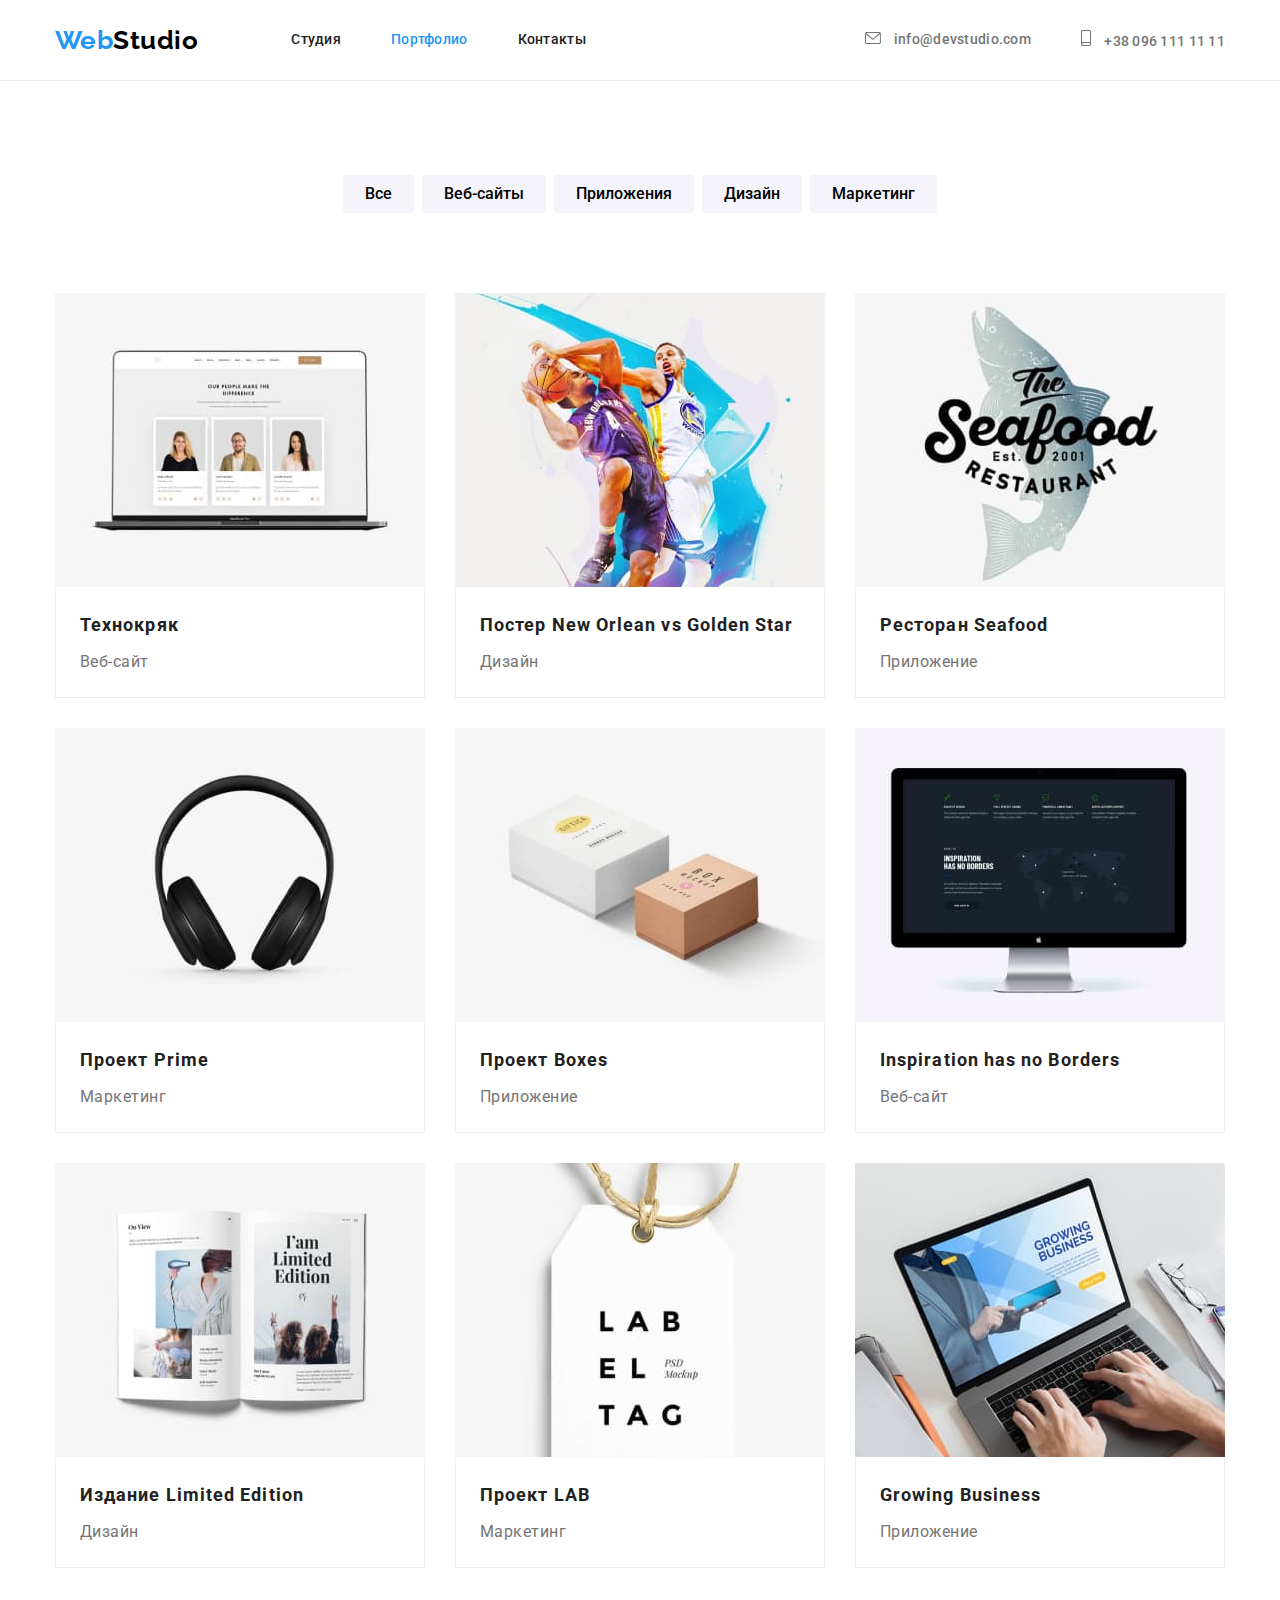
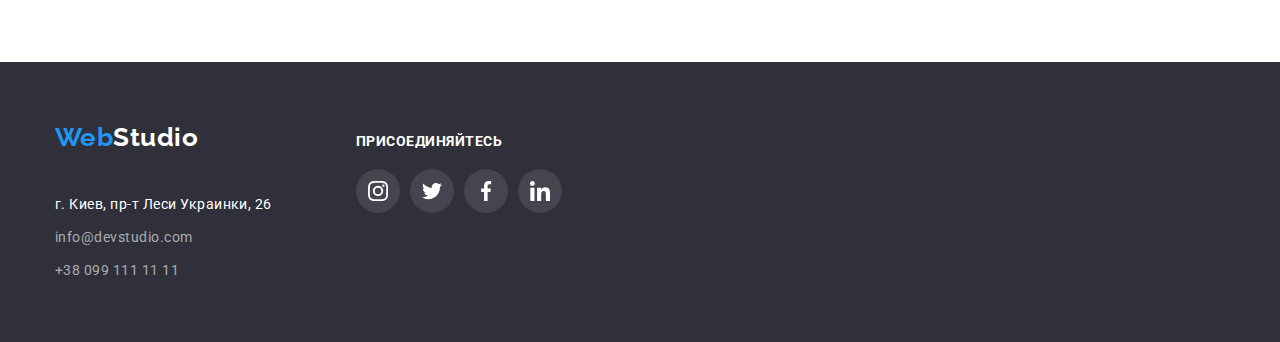
==== portfolio.html @ d877791e "копирует из д/з4 в д/з5" ====
<!DOCTYPE html>
<html lang="ru">

<head>
    <meta charset="UTF-8">
    <meta http-equiv="X-UA-Compatible" content="IE=edge">
    <meta name="viewport" content="width=device-width, initial-scale=1.0">
    <title>Portfolio</title>
    <link rel="preconnect" href="https://fonts.googleapis.com">
    <link rel="preconnect" href="https://fonts.gstatic.com" crossorigin>
    <link
        href="https://fonts.googleapis.com/css2?family=Raleway:wght@700&family=Roboto:wght@400;500;700;900&display=swap"
        rel="stylesheet">
    <link rel="stylesheet"
        href="https://cdnjs.cloudflare.com/ajax/libs/modern-normalize/1.1.0/modern-normalize.min.css">
    <link rel="stylesheet" href="./css/styles.css" />
</head>

<body>
    <!-- Верхняя страница -->
    <header class="page-header">
        <div class="header container">
            <nav class="nav">
                <a href="./index.html" class="logo link"><span>Web</span>Studio</a>

                <ul class="site-nav items">
                    <li class="site-nav-item"><a href="./index.html">Студия</a></li>
                    <li class="site-nav-item"><a href="./portfolio.html" class="current">Портфолио</a>
                    </li>
                    <li class="site-nav-item"><a href="#">Контакты</a></li>
                </ul>
            </nav>

            <ul class="aside items">
                <li class="aside-item">
                    <a href="mailto:#">
                        <svg class="icon-mail">
                            <use href="./images/icons.svg#icon-mail"></use>
                        </svg>
                    info@devstudio.com
                    </a>
                </li>
                <li class="aside-item">
                    <a href="tel:#">
                        <svg class="icon-phone">
                            <use href="./images/icons.svg#icon-phone"></use>
                        </svg>
                        +38 096 111 11 11
                    </a>
                </li>
            </ul>
        </div>

    </header>

    <!--Портфолио-->
    <main>
        <!--Кнопки-ссылки-->
        <section class="portfolio-nav section">
            <div class="container">
                <h1 class="portfolio"> Портфолио </h1>
                <ul class="portfolio-nav-list items">
                    <li><button type="button">Все</button></li>
                    <li><button type="button">Веб-сайты</button></li>
                    <li><button type="button">Приложения</button></li>
                    <li><button type="button">Дизайн</button></li>
                    <li><button type="button">Маркетинг</button></li>
                </ul>
            </div>


            <!--Услуги-->


            <h2 class="portfolio">Портфолио работ</h2>
            <div class="container">
                <ul class="portfolio-list items">
                    <li class="portfolio-item">
                        <a href="#" class="portfolio-link"><img src="./images/web1.jpg" alt="Технокряк" width="370">
                            <div class="project-container">
                                <h3 class="subtitle">Технокряк</h3>
                                <p class="text">Веб-сайт</p>
                            </div>
                        </a>
                    </li>
                    <li class="portfolio-item">
                        <a href="#" class="portfolio-link"><img src="./images/design1.jpg"
                                alt="Постер New Orlean vs Golden Star" width="370">
                            <div class="project-container">
                                <h3 class="subtitle">Постер New Orlean vs Golden Star</h3>
                                <p class="text">Дизайн</p>
                            </div>
                        </a>
                    </li>
                    <li class="portfolio-item">
                        <a href="#" class="portfolio-link"><img src="./images/application1.jpg" alt="Ресторан Seafood"
                                width="370">
                            <div class="project-container">
                                <h3 class="subtitle">Ресторан Seafood</h3>
                                <p class="text">Приложение</p>
                            </div>
                        </a>
                    </li>
                    <li class="portfolio-item">
                        <a href="#" class="portfolio-link"><img src="./images/marketing1.jpg" alt="Проект Prime"
                                width="370">
                            <div class="project-container">
                                <h3 class="subtitle">Проект Prime</h3>
                                <p class="text">Маркетинг</p>
                            </div>
                        </a>
                    </li>
                    <li class="portfolio-item">
                        <a href="#" class="portfolio-link"><img src="./images/application2.jpg" alt="Проект Boxes"
                                width="370">
                            <div class="project-container">
                                <h3 class="subtitle">Проект Boxes</h3>
                                <p class="text">Приложение</p>
                            </div>
                        </a>
                    </li>
                    <li class="portfolio-item">
                        <a href="#" class="portfolio-link"><img src="./images/web2.jpg" alt="Inspiration has no Borders"
                                width="370">
                            <div class="project-container">
                                <h3 class="subtitle">Inspiration has no Borders</h3>
                                <p class="text">Веб-сайт</p>
                            </div>
                        </a>
                    </li>
                    <li class="portfolio-item">
                        <a href="#" class="portfolio-link"><img src="./images/design2.jpg" alt="Издание Limited Edition"
                                width="370">
                            <div class="project-container">
                                <h3 class="subtitle">Издание Limited Edition</h3>
                                <p class="text">Дизайн</p>
                            </div>
                        </a>
                    </li>
                    <li class="portfolio-item">
                        <a href="#" class="portfolio-link"><img src="./images/marketing2.jpg" alt="Проект LAB"
                                width="370">
                            <div class="project-container">
                                <h3 class="subtitle">Проект LAB</h3>
                                <p class="text">Маркетинг</p>
                            </div>
                        </a>
                    </li>
                    <li class="portfolio-item">
                        <a href="#" class="portfolio-link"><img src="./images/application3.jpg" alt="Growing Business"
                                width="370">
                            <div class="project-container">
                                <h3 class="subtitle">Growing Business</h3>
                                <p class="text">Приложение</p>
                            </div>
                        </a>
                    </li>
                </ul>
            </div>

        </section>

    </main>

    <!-- Подвал -->
    <footer class="footer">
        <div class="container">
            <div class="address-container">
                <a href="./index.html" class="logo dark"><span>Web</span>Studio</a>
    
                <address class="footer-address">
                    <p>г. Киев, пр-т Леси Украинки, 26</p>
                    <ul class="footer-list items">
                        <li class="footer-item-mail"><a href="mailto:#">info@devstudio.com</a></li>
                        <li class="footer-item-phone"><a href="tel:#">+38 099 111 11 11</a></li>
                    </ul>
    
    
    
                </address>
            </div>
    
            <!--Соцсети в футере-->
    
            <div class="social-links">
                <b class="join">Присоединяйтесь</b>
                <ul class="social list">
                    <li>
                        <a href="#" class="link" aria-label="instagram">
                            <svg class="icon" width="20" height="20">
                                <use href="./images/icons.svg#icon-instagram"></use>
                            </svg>
                        </a>
                    </li>
    
                    <li>
                        <a href="#" class="link" aria-label="twitter">
                            <svg class="icon" width="20" height="20">
                                <use href="./images/icons.svg#icon-twitter"></use>
                            </svg>
                        </a>
                    </li>
    
                    <li>
                        <a href="#" class="link" aria-label="facebook">
                            <svg class="icon" width="20" height="20">
                                <use href="./images/icons.svg#icon-facebook"></use>
                            </svg>
                        </a>
                    </li>
    
                    <li>
                        <a href="#" class="link" aria-label="linkedin">
                            <svg class="icon" width="20" height="20">
                                <use href="./images/icons.svg#icon-linkedin"></use>
                            </svg>
                        </a>
                    </li>
                </ul>
            </div>
        </div>
    </footer>

</body>

</html>
---- css/styles.css ----
:root {
  --primary-text-color: #212121; /* цвет основного текста */
  --secondary-text-color: #757575; /* второй цвет текста */
  --accent-color: #2196f3; /* акцент */
  --primary-bg-color: #ffffff; /* фон страницы */
  --secondary-bg-color: #f5f4fa; /* второй фон */
  --footer-bg-color: #2f303a; /* фон банера и подвала */
  --logo-color: #000000; /* цвет лого */
  --accent-hero-button: #188ce8; /* актив кнопки героя */
  --footer-link: rgba(255, 255, 255, 0.6); /* цвет ссылок подвала */
  --page-header-border: #ececec; /* цвет рамки шапки сайта */
  --portfolio-border: #eeeeee; /* цвет рамки карточек в portfolio*/
}

html {
  box-sizing: border-box;
}

*,
*::before,
*::after {
  box-sizing: inherit;
}

body {
  background-color: var(--primary-bg-color);
  font-family: "Roboto", sans-serif;
  color: var(--primary-text-color);
  margin: 0;
  letter-spacing: 0.03em;
}

button {
  cursor: pointer;
  font-family: inherit;
}

.container {
  width: 1200px;
  padding-right: 15px;
  padding-left: 15px;
  margin-right: auto;
  margin-left: auto;
}

img {
  display: block;
  max-width: 100%;
  height: auto;
}

/*Хедер, шапка страницы*/

.logo > span {
  color: var(--accent-color);
}

.footer.logo {
  color: #ffffff;
}

.logo {
  color: var(--logo-color);
  text-decoration: none;
  font-family: Raleway;
  font-style: normal;
  font-weight: bold;
  font-size: 26px;
  line-height: 1.19;
}

.logo.link {
  margin-right: 93px;
  display: flex;
}

.logo.dark {
  color: #fff;
}

/* Навигация */

.page-header {
  border-bottom: 1px solid var(--page-header-border);
}

.header.container {
  display: flex;
  align-items: center;
}

.nav,
.site-nav,
.aside {
  display: flex;
  align-items: center;
}

.aside {
  margin-left: auto;
}

.site-nav,
.aside {
  font-weight: 500;
  font-size: 14px;
  line-height: 1.14;
  letter-spacing: 0.02em;
}

.site-nav .site-nav-item:not(:last-child) {
  margin-right: 50px;
}

.aside .aside-item:not(:last-child) {
  margin-right: 50px;
}

.site-nav-link {
  font-weight: 500;
  font-size: 14px;
  line-height: 1.14;
  letter-spacing: 0.02em;
  text-decoration: none;

  color: var(--primary-text-color);
}

.site-nav a {
  display: inline-block;
  padding-top: 32px;
  padding-bottom: 32px;

  color: var(--primary-text-color);
  text-decoration: none;
}

.site-nav a.current {
  color: var(--accent-color);
}

.aside a {
  display: inline-block;
  color: var(--secondary-text-color);
  text-decoration: none;
}

.aside a:hover,
.aside a:focus,
.site-nav a:hover,
.site-nav a:focus {
  color: var(--accent-color);
}

.icon-mail {
  width: 16px;
  height: 12px;
  margin-right: 10px;
  fill: currentColor;
}

.icon-mail:hover,
.icon-mail:focus {
  fill: var(--accent-color);
}

.icon-phone {
  width: 10px;
  height: 16px;
  margin-right: 10px;
  fill: currentColor;
}

.icon-phone:hover,
.icon-phone:focus {
  fill: var(--accent-color);
}

/* Шапка */

.banner {
  max-width: 1600px;
  margin-right: auto;
  margin-left: auto;
  background: var(--footer-bg-color);
  padding-top: 200px;
  padding-bottom: 200px;
  background-image: linear-gradient(
      rgba(47, 48, 58, 0.4),
      rgba(47, 48, 58, 0.4)
    ),
    url(../images/team-background.jpg);
}

.hero {
  text-align: center;
}

.title {
  max-width: 696px;
  margin-top: 0;
  margin-bottom: 30px;
  margin-right: auto;
  margin-left: auto;

  color: #fff;
  font-weight: 900;
  font-size: 44px;
  line-height: 1.36;
  letter-spacing: 0.06em;
  text-transform: uppercase;
}

.button {
  display: inline-block;
  border: 0;
  border-radius: 4px;
  padding: 10px 32px;
  font-weight: 700;
  font-size: 16px;
  line-height: 1.88;
  background-color: var(--accent-color);
  color: #fff;
}

.button:hover,
.button:focus {
  background-color: var(--accent-hero-button);
  box-shadow: 0px 4px 4px rgba(0, 0, 0, 0.15);
}

.section {
  padding-top: 94px;
  padding-bottom: 94px;
}

/* Особенности */

.features.section {
  padding-bottom: 0;
}

.features-list {
  display: flex;
}

.features-list .features-item {
  width: 270px;
}

.features-list .features-item:not(:last-child) {
  margin-right: 30px;
}

.features-subtitle {
  margin-top: 0;
  margin-bottom: 10px;
  padding-top: 30px;
  font-size: 14px;
  line-height: 1.14;
  text-transform: uppercase;
}

.features-text {
  margin-top: 0;
  margin-bottom: 0;
  color: var(--secondary-text-color);
  font-weight: normal;
  font-size: 14px;
  line-height: 1.71;
}

.thumb {
  display: flex;
  align-items: center;
  justify-content: center;
  width: 270px;
  height: 120px;

  background-color: var(--secondary-bg-color);
  border-radius: 4px;
}

.feature-icon {
  padding: 0;
  width: 70px;
  height: 70px;
  border: none;
}

/* Чем мы занимаемся */

.work .subject-list {
  display: flex;
}

.work .subject-item:not(:last-child) {
  margin-right: 30px;
}

.work .subject-item {
  width: 370px;
}

.work img {
  width: 370px;
}

.subject {
  margin-top: 0;
  margin-bottom: 50px;
  font-size: 36px;
  line-height: 1.17;
  text-align: center;
}

/* Наша команда */

.our-team {
  background-color: var(--secondary-bg-color);
}

.our-team .our-team-list {
  display: flex;
  text-align: center;
}

.our-team .our-team-item:not(:last-child) {
  margin-right: 30px;
}

.our-team .our-team-item {
  width: 270px;
  box-shadow: 0px 1px 3px rgba(0, 0, 0, 0.12), 0px 1px 1px rgba(0, 0, 0, 0.14),
    0px 2px 1px rgba(0, 0, 0, 0.2);
  border-radius: 0px 0px 4px 4px;
}

.our-team img {
  width: 270px;
}

.person-content {
  padding: 30px 32px 30px;
  border-bottom-right-radius: 4px;
  border-bottom-left-radius: 4px;
  background-color: var(--primary-bg-color);
}

.our-team-name {
  font-weight: 500;
  font-size: 16px;
  line-height: 1.19;
  margin-top: 0;
  margin-bottom: 10px;
}

.our-team-text {
  font-size: 16px;
  line-height: 1.19;
  margin-top: 0;
  margin-bottom: 16px;
  color: var(--secondary-text-color);
}

/* Соцсети */

.social-link li:not(:last-child) {
  margin-right: 10px;
}

.social-link {
  display: flex;
}

.social-link .link {
  display: flex;
  align-items: center;
  justify-content: center;
  width: 44px;
  height: 44px;

  fill: rgba(175, 177, 184, 1);
  background-color: var(--primary-bg-color);
  border-radius: 50%;
}

.social-link .link:hover,
.social-link .link:focus {
  background-color: var(--accent-color);
  fill: #fff;
}

/*Постоянные клиенты*/

.our-regular-clients-list {
  display: flex;
  align-items: baseline;
  padding: 0;
  margin: 0;
}

.our-regular-clients-item:not(:last-child) {
  margin-right: 30px;
}

.our-regular-clients-item .link {
  display: flex;
  align-items: center;
  justify-content: center;
  padding: 0;
  width: 170px;
  height: 92px;

  background-color: var(--primary-bg-color);
  fill: rgba(175, 177, 184, 1);

  cursor: pointer;
  border-radius: 4px;
  border: 1px solid rgba(175, 177, 184, 1);
}

.our-regular-clients-item .link:hover,
.our-regular-clients-item .link:focus {
  fill: var(--accent-color);
  border-color: var(--accent-color);
}

.list {
  padding-left: 0;
  margin-top: 0;
  margin-bottom: 0;
  list-style-type: none;
}

/*Портфолио*/

.portfolio-nav-list {
  display: flex;
  justify-content: center;
}

.portfolio-nav-list li:not(:last-child) {
  margin-right: 8px;
}

.portfolio-nav-list button {
  display: inline-block;
  border: 0;
  border-radius: 4px;
  padding: 6px 22px;
  background-color: var(--secondary-bg-color);
  font-weight: 500;
  font-size: 16px;
  line-height: 1.63;
  text-align: center;
  margin-bottom: 50px;
}

.portfolio-nav-list button:hover,
.portfolio-nav-list button:focus {
  background-color: var(--accent-color);
  color: #fff;
  box-shadow: 0px 3px 1px rgba(0, 0, 0, 0.1), 0px 1px 2px rgba(0, 0, 0, 0.08),
    0px 2px 2px rgba(0, 0, 0, 0.12);
}

.project-container {
  border-right: 1px solid var(--portfolio-border);
  border-bottom: 1px solid var(--portfolio-border);
  border-left: 1px solid var(--portfolio-border);
  padding: 20px 24px;
}

.portfolio-list {
  list-style: style;
  display: flex;
  flex-wrap: wrap;
  padding: 0;
  margin-left: -30px;
  margin-top: -50px;
  margin-bottom: 30px;
}

.portfolio-item {
  width: 370px;
  box-sizing: border-box;
  margin-left: 30px;
  margin-top: 30px;
  flex-basis: calc((100% - 3 * 30px) / 3);
  overflow: hidden;
}

img {
  display: block;
  width: 100%;
  height: auto;
}

.subtitle {
  margin-top: 0;
  margin-bottom: 4px;
  color: var(--primary-text-color);
  font-size: 18px;
  line-height: 2;
  letter-spacing: 0.06em;
}

.text {
  margin: 0;
  color: var(--secondary-text-color);
  font-size: 16px;
  line-height: 1.87;
}

.portfolio {
  position: absolute;
  width: 1px;
  height: 1px;
  margin: -1px;
  border: 0;
  padding: 0;
  white-space: nowrap;
  clip-path: inset(100%);
  clip: rect(0 0 0 0);
  overflow: hidden;
}

.items {
  list-style: none;
  padding-left: 0;
  margin-top: 0;
  margin-bottom: 0;
}

.portfolio-item:focus,
.portfolio-item:hover {
  box-shadow: 0px 1px 1px rgba(0, 0, 0, 0.12), 0px 4px 4px rgba(0, 0, 0, 0.06),
    1px 4px 6px rgba(0, 0, 0, 0.16);
}

.portfolio-link {
  text-decoration: none;
}

/*Футтер*/

.footer {
  background-color: var(--footer-bg-color);
}

.footer .container {
  display: flex;
  align-items: baseline;
  padding-top: 60px;
  padding-bottom: 60px;
}

.address-container {
  display: flex;
  flex-direction: column;
  width: 231px;
  margin-right: 70px;
}

.logo.dark {
  display: inline-block;
  padding: 0;
  margin-bottom: 20px;
  color: #fff;
}

.footer-address {
  display: flex;
  flex-direction: column;
  font-style: normal;
}

.footer-address p {
  margin-top: 20px;
  margin-bottom: 9px;
  color: #fff;
  font-size: 14px;
  line-height: 1.71;
}

.footer-list {
  font-size: 14px;
  line-height: 1.71;
}

.footer-item-mail {
  margin-bottom: 9px;
}

.footer-list a {
  display: block;
  color: var(--footer-link);
  text-decoration: none;
}

.footer-list a:hover,
.footer-list a:focus {
  color: var(--accent-color);
}

/*Соцсети в футере*/

.social-links {
  display: flex;
  flex-direction: column;
}

.join {
  display: block;
  margin-bottom: 20px;

  font-weight: 700;
  font-size: 14px;
  line-height: 1.17;
  text-transform: uppercase;

  color: #fff;
}

.social.list {
  display: flex;
  align-items: baseline;
  padding: 0;
  margin: 0;
}

.social .link {
  display: flex;
  align-items: center;
  justify-content: center;
  width: 44px;
  height: 44px;

  fill: #fff;
  background-color: rgba(255, 255, 255, 0.1);
  border-radius: 50%;
}

.social .link:hover,
.social .link:focus {
  background-color: var(--accent-color);
}

.social li:not(:last-child) {
  margin-right: 10px;
}
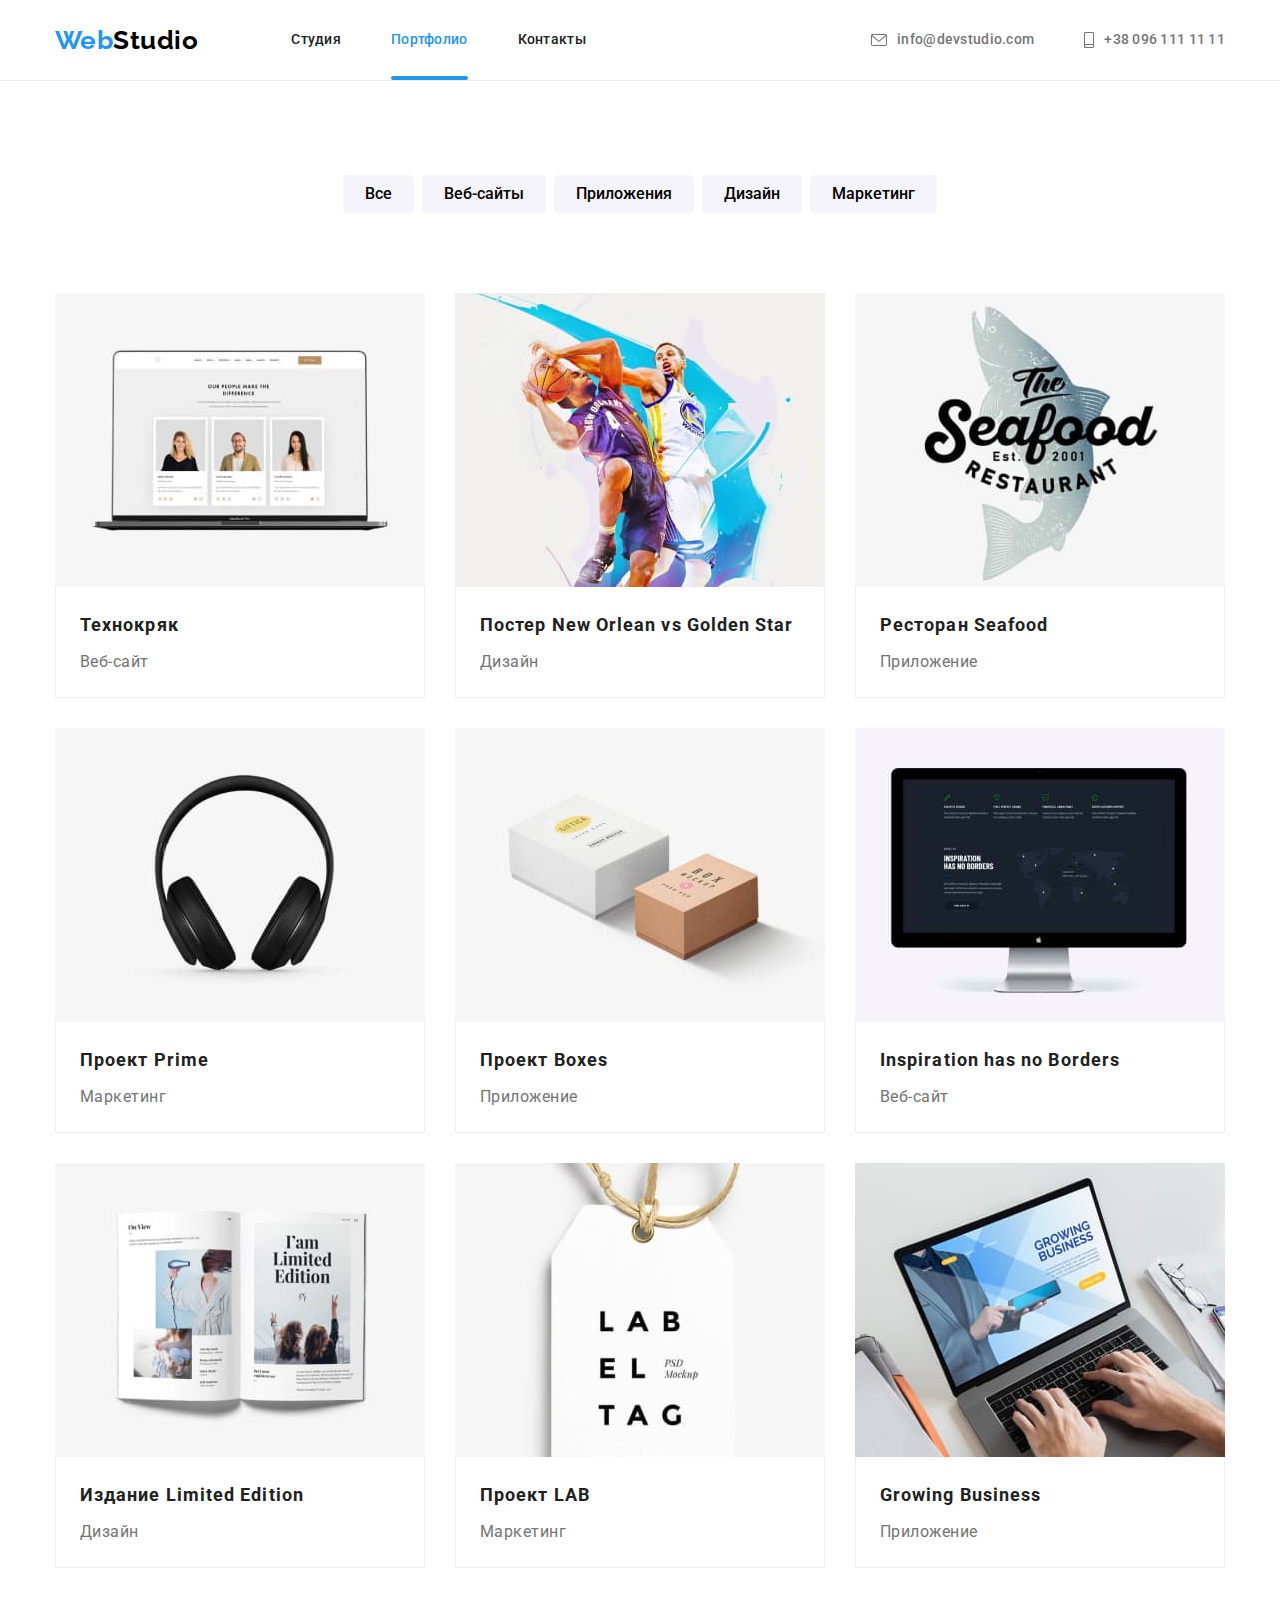
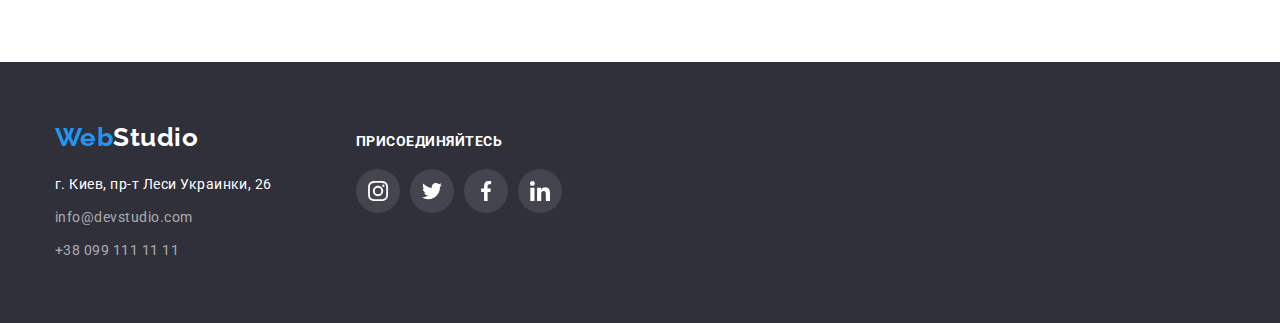
==== commit ae9f9c21: "создает анимацию при наведении" ====
--- a/portfolio.html
+++ b/portfolio.html
@@ -76,83 +76,190 @@
             <div class="container">
                 <ul class="portfolio-list items">
                     <li class="portfolio-item">
-                        <a href="#" class="portfolio-link"><img src="./images/web1.jpg" alt="Технокряк" width="370">
-                            <div class="project-container">
-                                <h3 class="subtitle">Технокряк</h3>
-                                <p class="text">Веб-сайт</p>
-                            </div>
-                        </a>
-                    </li>
-                    <li class="portfolio-item">
-                        <a href="#" class="portfolio-link"><img src="./images/design1.jpg"
-                                alt="Постер New Orlean vs Golden Star" width="370">
-                            <div class="project-container">
-                                <h3 class="subtitle">Постер New Orlean vs Golden Star</h3>
-                                <p class="text">Дизайн</p>
-                            </div>
-                        </a>
-                    </li>
-                    <li class="portfolio-item">
-                        <a href="#" class="portfolio-link"><img src="./images/application1.jpg" alt="Ресторан Seafood"
-                                width="370">
-                            <div class="project-container">
-                                <h3 class="subtitle">Ресторан Seafood</h3>
-                                <p class="text">Приложение</p>
-                            </div>
-                        </a>
-                    </li>
-                    <li class="portfolio-item">
-                        <a href="#" class="portfolio-link"><img src="./images/marketing1.jpg" alt="Проект Prime"
-                                width="370">
-                            <div class="project-container">
-                                <h3 class="subtitle">Проект Prime</h3>
-                                <p class="text">Маркетинг</p>
-                            </div>
-                        </a>
-                    </li>
-                    <li class="portfolio-item">
-                        <a href="#" class="portfolio-link"><img src="./images/application2.jpg" alt="Проект Boxes"
-                                width="370">
-                            <div class="project-container">
-                                <h3 class="subtitle">Проект Boxes</h3>
-                                <p class="text">Приложение</p>
-                            </div>
-                        </a>
-                    </li>
-                    <li class="portfolio-item">
-                        <a href="#" class="portfolio-link"><img src="./images/web2.jpg" alt="Inspiration has no Borders"
-                                width="370">
-                            <div class="project-container">
-                                <h3 class="subtitle">Inspiration has no Borders</h3>
-                                <p class="text">Веб-сайт</p>
-                            </div>
-                        </a>
-                    </li>
-                    <li class="portfolio-item">
-                        <a href="#" class="portfolio-link"><img src="./images/design2.jpg" alt="Издание Limited Edition"
-                                width="370">
-                            <div class="project-container">
-                                <h3 class="subtitle">Издание Limited Edition</h3>
-                                <p class="text">Дизайн</p>
-                            </div>
-                        </a>
-                    </li>
-                    <li class="portfolio-item">
-                        <a href="#" class="portfolio-link"><img src="./images/marketing2.jpg" alt="Проект LAB"
-                                width="370">
-                            <div class="project-container">
-                                <h3 class="subtitle">Проект LAB</h3>
-                                <p class="text">Маркетинг</p>
-                            </div>
-                        </a>
-                    </li>
-                    <li class="portfolio-item">
-                        <a href="#" class="portfolio-link"><img src="./images/application3.jpg" alt="Growing Business"
-                                width="370">
-                            <div class="project-container">
-                                <h3 class="subtitle">Growing Business</h3>
-                                <p class="text">Приложение</p>
-                            </div>
+                        <a href="#" class="portfolio-link">
+                            <div class="card">
+
+                                <div class="overlay">
+                                    <img src="./images/web1.jpg" alt="Технокряк" width="370" height="294">
+                                    <p class="container-text">Технокряк это современная площадка распространения коронавируса. Компании используют эту
+                                        платформу для цифрового
+                                        шпионажа и атак на защищённые сервера конкурентов.
+                                    </p>
+                                </div>
+                                
+                                <div class="project-container">
+                                    <h3 class="subtitle">Технокряк</h3>
+                                    <p class="text">Веб-сайт</p>
+                                </div>
+
+                            </div>
+                        </a>
+                    </li>
+                    <li class="portfolio-item">
+                        <a href="#" class="portfolio-link">
+                            <div class="card">
+
+                                <div class="overlay">
+                                    <img src="./images/design1.jpg" alt="Постер New Orlean vs Golden Star" width="370" height="294">
+                                    <p class="container-text">Технокряк это современная площадка распространения коронавируса. Компании используют эту
+                                        платформу для цифрового
+                                        шпионажа и атак на защищённые сервера конкурентов.
+                                    </p>
+                                </div>
+
+                                <div class="project-container">
+                                    <h3 class="subtitle">Постер New Orlean vs Golden Star</h3>
+                                    <p class="text">Дизайн</p>
+                                </div>
+
+                            </div>
+                        </a>
+                    </li>
+                    <li class="portfolio-item">
+                        <a href="#" class="portfolio-link">
+                            
+                            <div class="card">
+
+                                <div class="overlay">
+                                    <img src="./images/application1.jpg" alt="Ресторан Seafood" width="370" height="294">
+                                    <p class="container-text">Технокряк это современная площадка распространения коронавируса. Компании используют эту
+                                        платформу для цифрового
+                                        шпионажа и атак на защищённые сервера конкурентов.
+                                    </p>
+                                </div>
+                                <div class="project-container">
+                                    <h3 class="subtitle">Ресторан Seafood</h3>
+                                    <p class="text">Приложение</p>
+                                </div>
+
+                            </div>
+
+                        </a>
+                    </li>
+                    <li class="portfolio-item">
+                        <a href="#" class="portfolio-link">
+                            
+                            <div class="card">
+
+                                <div class="overlay">
+                                    <img src="./images/marketing1.jpg" alt="Проект Prime" width="370" height="294">
+                                    <p class="container-text">Технокряк это современная площадка распространения коронавируса. Компании используют эту
+                                        платформу для цифрового
+                                        шпионажа и атак на защищённые сервера конкурентов.
+                                    </p>
+                                </div>
+                                <div class="project-container">
+                                    <h3 class="subtitle">Проект Prime</h3>
+                                    <p class="text">Маркетинг</p>
+                                </div>
+
+                            </div>
+
+                        </a>
+                    </li>
+                    <li class="portfolio-item">
+                        <a href="#" class="portfolio-link">
+                            
+                            <div class="card">
+
+                                <div class="overlay">
+                                    <img src="./images/application2.jpg" alt="Проект Boxes" width="370" height="294">
+                                    <p class="container-text">Технокряк это современная площадка распространения коронавируса. Компании используют эту
+                                        платформу для цифрового
+                                        шпионажа и атак на защищённые сервера конкурентов.
+                                    </p>
+                                </div>
+                                <div class="project-container">
+                                    <h3 class="subtitle">Проект Boxes</h3>
+                                    <p class="text">Приложение</p>
+                                </div>
+
+                            </div>
+
+                        </a>
+                    </li>
+                    <li class="portfolio-item">
+                        <a href="#" class="portfolio-link">
+                           
+                            <div class="card">
+
+                                <div class="overlay">
+                                    <img src="./images/web2.jpg" alt="Inspiration has no Borders" width="370" height="294">
+                                    <p class="container-text">Технокряк это современная площадка распространения коронавируса. Компании используют эту
+                                        платформу для цифрового
+                                        шпионажа и атак на защищённые сервера конкурентов.
+                                    </p>
+                                </div>
+                                <div class="project-container">
+                                    <h3 class="subtitle">Inspiration has no Borders</h3>
+                                    <p class="text">Веб-сайт</p>
+                                </div>
+
+                            </div>
+
+                        </a>
+                    </li>
+                    <li class="portfolio-item">
+                        <a href="#" class="portfolio-link">
+                            
+                            <div class="card">
+
+                                <div class="overlay">
+                                    <img src="./images/design2.jpg" alt="Издание Limited Edition" width="370" height="294">
+                                    <p class="container-text">Технокряк это современная площадка распространения коронавируса. Компании используют эту
+                                        платформу для цифрового
+                                        шпионажа и атак на защищённые сервера конкурентов.
+                                    </p>
+                                </div>
+                                <div class="project-container">
+                                    <h3 class="subtitle">Издание Limited Edition</h3>
+                                    <p class="text">Дизайн</p>
+                                </div>
+
+                            </div>
+
+                        </a>
+                    </li>
+                    <li class="portfolio-item">
+                        <a href="#" class="portfolio-link">
+                            
+                            <div class="card">
+
+                                <div class="overlay">
+                                    <img src="./images/marketing2.jpg" alt="Проект LAB" width="370" height="294">
+                                    <p class="container-text">Технокряк это современная площадка распространения коронавируса. Компании используют эту
+                                        платформу для цифрового
+                                        шпионажа и атак на защищённые сервера конкурентов.
+                                    </p>
+                                </div>
+                                <div class="project-container">
+                                    <h3 class="subtitle">Проект LAB</h3>
+                                    <p class="text">Маркетинг</p>
+                                </div>
+
+                            </div>
+
+                        </a>
+                    </li>
+                    <li class="portfolio-item">
+                        <a href="#" class="portfolio-link">
+                            
+                            <div class="card">
+                                
+                                <div class="overlay">
+                                    <img src="./images/application3.jpg" alt="Growing Business" width="370" height="294">
+                                    <p class="container-text">Технокряк это современная площадка распространения коронавируса. Компании используют эту
+                                        платформу для цифрового
+                                        шпионажа и атак на защищённые сервера конкурентов.
+                                    </p>
+                                </div>
+                                <div class="project-container">
+                                    <h3 class="subtitle">Growing Business</h3>
+                                    <p class="text">Приложение</p>
+                                </div>
+
+                            </div>
+
                         </a>
                     </li>
                 </ul>
--- a/css/styles.css
+++ b/css/styles.css
@@ -133,23 +133,51 @@
 
   color: var(--primary-text-color);
   text-decoration: none;
+
+  transition-property: color;
+  transition-duration: 250ms;
+  transition-timing-function: cubic-bezier(0.4, 0, 0.2, 1);
 }
 
 .site-nav a.current {
+  position: relative;
   color: var(--accent-color);
 }
 
-.aside a {
-  display: inline-block;
-  color: var(--secondary-text-color);
-  text-decoration: none;
-}
-
-.aside a:hover,
-.aside a:focus,
 .site-nav a:hover,
 .site-nav a:focus {
   color: var(--accent-color);
+}
+
+.site-nav a.current::after {
+  content: "";
+  position: absolute;
+  left: 0;
+  bottom: 0;
+
+  height: 4px;
+  width: 100%;
+
+  background-color: var(--accent-color);
+  border-radius: 2px;
+}
+
+.aside a {
+  display: flex;
+  align-items: center;
+
+  color: var(--secondary-text-color);
+  text-decoration: none;
+
+  transition-property: color;
+  transition-duration: 250ms;
+  transition-timing-function: cubic-bezier(0.4, 0, 0.2, 1);
+}
+
+.aside a:hover,
+.aside a:focus {
+  color: var(--accent-color);
+  outline: none;
 }
 
 .icon-mail {
@@ -182,9 +210,10 @@
   max-width: 1600px;
   margin-right: auto;
   margin-left: auto;
-  background: var(--footer-bg-color);
   padding-top: 200px;
   padding-bottom: 200px;
+
+  background-color: var(--footer-bg-color);
   background-image: linear-gradient(
       rgba(47, 48, 58, 0.4),
       rgba(47, 48, 58, 0.4)
@@ -213,20 +242,28 @@
 
 .button {
   display: inline-block;
+  padding: 10px 32px;
   border: 0;
   border-radius: 4px;
-  padding: 10px 32px;
+
   font-weight: 700;
   font-size: 16px;
   line-height: 1.88;
+  letter-spacing: 0.06em;
+
   background-color: var(--accent-color);
   color: #fff;
+
+  transition-property: background-color;
+  transition-duration: 250ms;
+  transition-timing-function: cubic-bezier(0.4, 0, 0.2, 1);
 }
 
 .button:hover,
 .button:focus {
   background-color: var(--accent-hero-button);
   box-shadow: 0px 4px 4px rgba(0, 0, 0, 0.15);
+  outline: none;
 }
 
 .section {
@@ -292,6 +329,7 @@
 
 .work .subject-list {
   display: flex;
+  position: relative;
 }
 
 .work .subject-item:not(:last-child) {
@@ -312,6 +350,27 @@
   font-size: 36px;
   line-height: 1.17;
   text-align: center;
+}
+
+.work p {
+  display: flex;
+  align-items: center;
+  justify-content: center;
+  position: absolute;
+
+  bottom: 0;
+  margin: 0;
+  width: 370px;
+  height: 70px;
+
+  font-weight: 700;
+  font-size: 14px;
+  line-height: 1.14;
+  letter-spacing: 0.03em;
+  text-transform: uppercase;
+
+  color: #fff;
+  background-color: rgba(47, 48, 58, 0.8);
 }
 
 /* Наша команда */
@@ -383,12 +442,17 @@
   fill: rgba(175, 177, 184, 1);
   background-color: var(--primary-bg-color);
   border-radius: 50%;
+
+  transition-property: background-color, fill;
+  transition-duration: 250ms;
+  transition-timing-function: cubic-bezier(0.4, 0, 0.2, 1);
 }
 
 .social-link .link:hover,
 .social-link .link:focus {
   background-color: var(--accent-color);
   fill: #fff;
+  outline: none;
 }
 
 /*Постоянные клиенты*/
@@ -418,12 +482,20 @@
   cursor: pointer;
   border-radius: 4px;
   border: 1px solid rgba(175, 177, 184, 1);
+
+  transition-property: border-color, fill;
+  transition-duration: 250ms;
+  transition-timing-function: cubic-bezier(0.4, 0, 0.2, 1);
 }
 
 .our-regular-clients-item .link:hover,
 .our-regular-clients-item .link:focus {
   fill: var(--accent-color);
   border-color: var(--accent-color);
+}
+
+.our-regular-clients-item .link:focus {
+  outline: none;
 }
 
 .list {
@@ -455,6 +527,10 @@
   line-height: 1.63;
   text-align: center;
   margin-bottom: 50px;
+
+  transition-property: background-color, color, box-shadow;
+  transition-duration: 250ms;
+  transition-timing-function: cubic-bezier(0.4, 0, 0.2, 1);
 }
 
 .portfolio-nav-list button:hover,
@@ -543,6 +619,69 @@
   text-decoration: none;
 }
 
+/* Всплывающее описание карточки */
+
+.overlay {
+  position: relative;
+  width: 370px;
+  overflow: hidden;
+}
+
+.overlay::before {
+  position: absolute;
+  content: "";
+  display: inline-block;
+  width: 100%;
+  height: 100%;
+
+  background-color: rgba(33, 150, 243, 0.9);
+
+  transform: translateY(100%);
+  transition-property: transform, background-color;
+  transition-duration: 250ms;
+  transition-timing-function: cubic-bezier(0.4, 0, 0.2, 1);
+}
+
+.overlay:hover::before,
+.overlay:focus::before {
+  transform: translateY(0);
+}
+
+.container-text {
+  position: absolute;
+  top: 0;
+  left: 0;
+
+  display: inline-flex;
+  margin: 0;
+  padding: 63px 24px;
+
+  color: #fff;
+
+  font-size: 18px;
+  line-height: 1.55;
+  letter-spacing: 0.03em;
+
+  transform: translateY(100%);
+
+  transition-property: transform, color;
+  transition-duration: 250ms;
+  transition-timing-function: cubic-bezier(0.4, 0, 0.2, 1);
+}
+
+.overlay:hover .container-text,
+.overlay:focus .container-text {
+  transform: translateY(0);
+}
+
+.card:hover .overlay::before {
+  transform: translateY(0);
+}
+
+.card:hover .container-text {
+  transform: translateY(0);
+}
+
 /*Футтер*/
 
 .footer {
@@ -577,7 +716,7 @@
 }
 
 .footer-address p {
-  margin-top: 20px;
+  margin-top: 0;
   margin-bottom: 9px;
   color: #fff;
   font-size: 14px;
@@ -585,6 +724,9 @@
 }
 
 .footer-list {
+  display: flex;
+  flex-direction: column;
+
   font-size: 14px;
   line-height: 1.71;
 }
@@ -597,11 +739,16 @@
   display: block;
   color: var(--footer-link);
   text-decoration: none;
+
+  transition-property: color;
+  transition-duration: 250ms;
+  transition-timing-function: cubic-bezier(0.4, 0, 0.2, 1);
 }
 
 .footer-list a:hover,
 .footer-list a:focus {
   color: var(--accent-color);
+  outline: none;
 }
 
 /*Соцсети в футере*/
@@ -625,7 +772,7 @@
 
 .social.list {
   display: flex;
-  align-items: baseline;
+
   padding: 0;
   margin: 0;
 }
@@ -640,13 +787,87 @@
   fill: #fff;
   background-color: rgba(255, 255, 255, 0.1);
   border-radius: 50%;
+
+  transition-property: background-color, fill;
+  transition-duration: 250ms;
+  transition-timing-function: cubic-bezier(0.4, 0, 0.2, 1);
 }
 
 .social .link:hover,
 .social .link:focus {
   background-color: var(--accent-color);
+  outline: none;
 }
 
 .social li:not(:last-child) {
   margin-right: 10px;
 }
+
+/* Модальное окно */
+
+.backdrop {
+  position: fixed;
+  top: 0;
+  left: 0;
+  width: 100%;
+  height: 100%;
+  background-color: rgba(0, 0, 0, 0.2);
+
+  opacity: 1;
+  transition-property: opacity;
+  transition-duration: 250ms;
+  transition-timing-function: cubic-bezier(0.4, 0, 0.2, 1);
+}
+
+.backdrop.is-hidden {
+  opacity: 0;
+  pointer-events: none;
+}
+
+.backdrop.is-hidden .modal {
+  transform: translate(-50%, -50%) scale(0.7);
+}
+
+.modal {
+  position: absolute;
+  top: 50%;
+  left: 50%;
+  transform: translate(-50%, -50%) scale(1);
+
+  min-width: 528px;
+  min-height: 581px;
+
+  background-color: var(--primary-bg-color);
+
+  transition-property: transform;
+  transition-duration: 250ms;
+  transition-timing-function: cubic-bezier(0.4, 0, 0.2, 1);
+}
+
+.close-button {
+  position: absolute;
+  top: 8px;
+  right: 8px;
+
+  height: 30px;
+  width: 30px;
+
+  display: flex;
+  align-items: center;
+
+  background-color: var(--bg-color);
+
+  border: 1px solid rgba(0, 0, 0, 0.1);
+  border-radius: 50%;
+
+  cursor: pointer;
+}
+
+.icon-close {
+  fill: var(--logo-color);
+}
+
+.icon-close:hover,
+.icon-close:focus {
+  fill: var(--accent-color);
+}
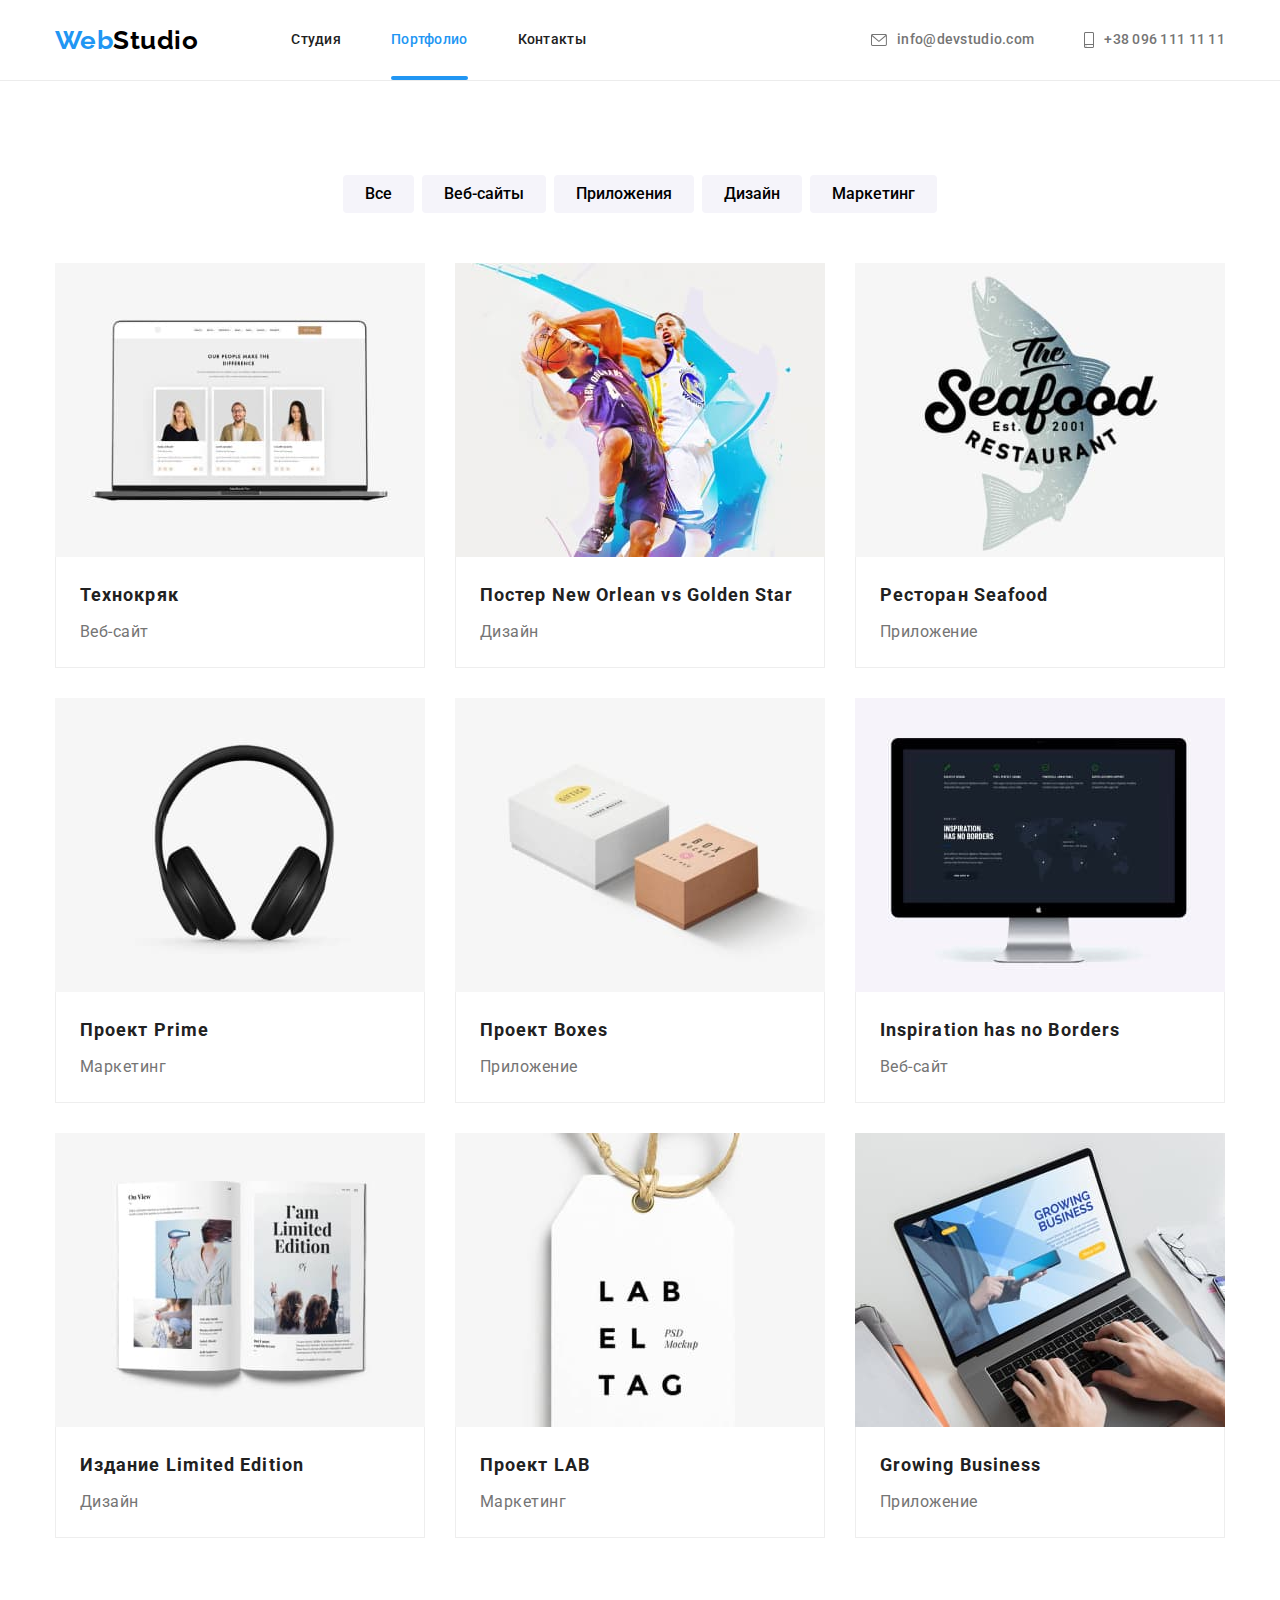
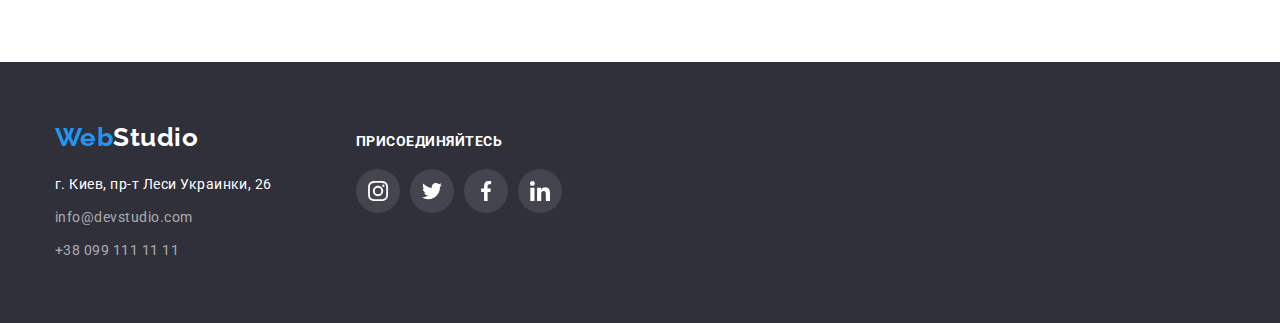
==== commit ee04e1df: "изменяет отступ с top на bottom в карточках портфолио" ====
--- a/portfolio.html
+++ b/portfolio.html
@@ -80,7 +80,7 @@
                             <div class="card">
 
                                 <div class="overlay">
-                                    <img src="./images/web1.jpg" alt="Технокряк" width="370" height="294">
+                                    <img src="./images/web1.jpg" alt="Технокряк" width="370">
                                     <p class="container-text">Технокряк это современная площадка распространения коронавируса. Компании используют эту
                                         платформу для цифрового
                                         шпионажа и атак на защищённые сервера конкурентов.
@@ -100,7 +100,7 @@
                             <div class="card">
 
                                 <div class="overlay">
-                                    <img src="./images/design1.jpg" alt="Постер New Orlean vs Golden Star" width="370" height="294">
+                                    <img src="./images/design1.jpg" alt="Постер New Orlean vs Golden Star" width="370">
                                     <p class="container-text">Технокряк это современная площадка распространения коронавируса. Компании используют эту
                                         платформу для цифрового
                                         шпионажа и атак на защищённые сервера конкурентов.
@@ -121,7 +121,7 @@
                             <div class="card">
 
                                 <div class="overlay">
-                                    <img src="./images/application1.jpg" alt="Ресторан Seafood" width="370" height="294">
+                                    <img src="./images/application1.jpg" alt="Ресторан Seafood" width="370">
                                     <p class="container-text">Технокряк это современная площадка распространения коронавируса. Компании используют эту
                                         платформу для цифрового
                                         шпионажа и атак на защищённые сервера конкурентов.
@@ -142,7 +142,7 @@
                             <div class="card">
 
                                 <div class="overlay">
-                                    <img src="./images/marketing1.jpg" alt="Проект Prime" width="370" height="294">
+                                    <img src="./images/marketing1.jpg" alt="Проект Prime" width="370">
                                     <p class="container-text">Технокряк это современная площадка распространения коронавируса. Компании используют эту
                                         платформу для цифрового
                                         шпионажа и атак на защищённые сервера конкурентов.
@@ -163,7 +163,7 @@
                             <div class="card">
 
                                 <div class="overlay">
-                                    <img src="./images/application2.jpg" alt="Проект Boxes" width="370" height="294">
+                                    <img src="./images/application2.jpg" alt="Проект Boxes" width="370">
                                     <p class="container-text">Технокряк это современная площадка распространения коронавируса. Компании используют эту
                                         платформу для цифрового
                                         шпионажа и атак на защищённые сервера конкурентов.
@@ -184,7 +184,7 @@
                             <div class="card">
 
                                 <div class="overlay">
-                                    <img src="./images/web2.jpg" alt="Inspiration has no Borders" width="370" height="294">
+                                    <img src="./images/web2.jpg" alt="Inspiration has no Borders" width="370">
                                     <p class="container-text">Технокряк это современная площадка распространения коронавируса. Компании используют эту
                                         платформу для цифрового
                                         шпионажа и атак на защищённые сервера конкурентов.
@@ -205,7 +205,7 @@
                             <div class="card">
 
                                 <div class="overlay">
-                                    <img src="./images/design2.jpg" alt="Издание Limited Edition" width="370" height="294">
+                                    <img src="./images/design2.jpg" alt="Издание Limited Edition" width="370">
                                     <p class="container-text">Технокряк это современная площадка распространения коронавируса. Компании используют эту
                                         платформу для цифрового
                                         шпионажа и атак на защищённые сервера конкурентов.
@@ -226,7 +226,7 @@
                             <div class="card">
 
                                 <div class="overlay">
-                                    <img src="./images/marketing2.jpg" alt="Проект LAB" width="370" height="294">
+                                    <img src="./images/marketing2.jpg" alt="Проект LAB" width="370">
                                     <p class="container-text">Технокряк это современная площадка распространения коронавируса. Компании используют эту
                                         платформу для цифрового
                                         шпионажа и атак на защищённые сервера конкурентов.
@@ -247,7 +247,7 @@
                             <div class="card">
                                 
                                 <div class="overlay">
-                                    <img src="./images/application3.jpg" alt="Growing Business" width="370" height="294">
+                                    <img src="./images/application3.jpg" alt="Growing Business" width="370">
                                     <p class="container-text">Технокряк это современная площадка распространения коронавируса. Компании используют эту
                                         платформу для цифрового
                                         шпионажа и атак на защищённые сервера конкурентов.
--- a/css/styles.css
+++ b/css/styles.css
@@ -507,9 +507,10 @@
 
 /*Портфолио*/
 
-.portfolio-nav-list {
+.portfolio-nav-list.items {
   display: flex;
   justify-content: center;
+  margin-bottom: 50px;
 }
 
 .portfolio-nav-list li:not(:last-child) {
@@ -526,7 +527,6 @@
   font-size: 16px;
   line-height: 1.63;
   text-align: center;
-  margin-bottom: 50px;
 
   transition-property: background-color, color, box-shadow;
   transition-duration: 250ms;
@@ -562,7 +562,7 @@
   width: 370px;
   box-sizing: border-box;
   margin-left: 30px;
-  margin-top: 30px;
+  margin-bottom: 30px;
   flex-basis: calc((100% - 3 * 30px) / 3);
   overflow: hidden;
 }
